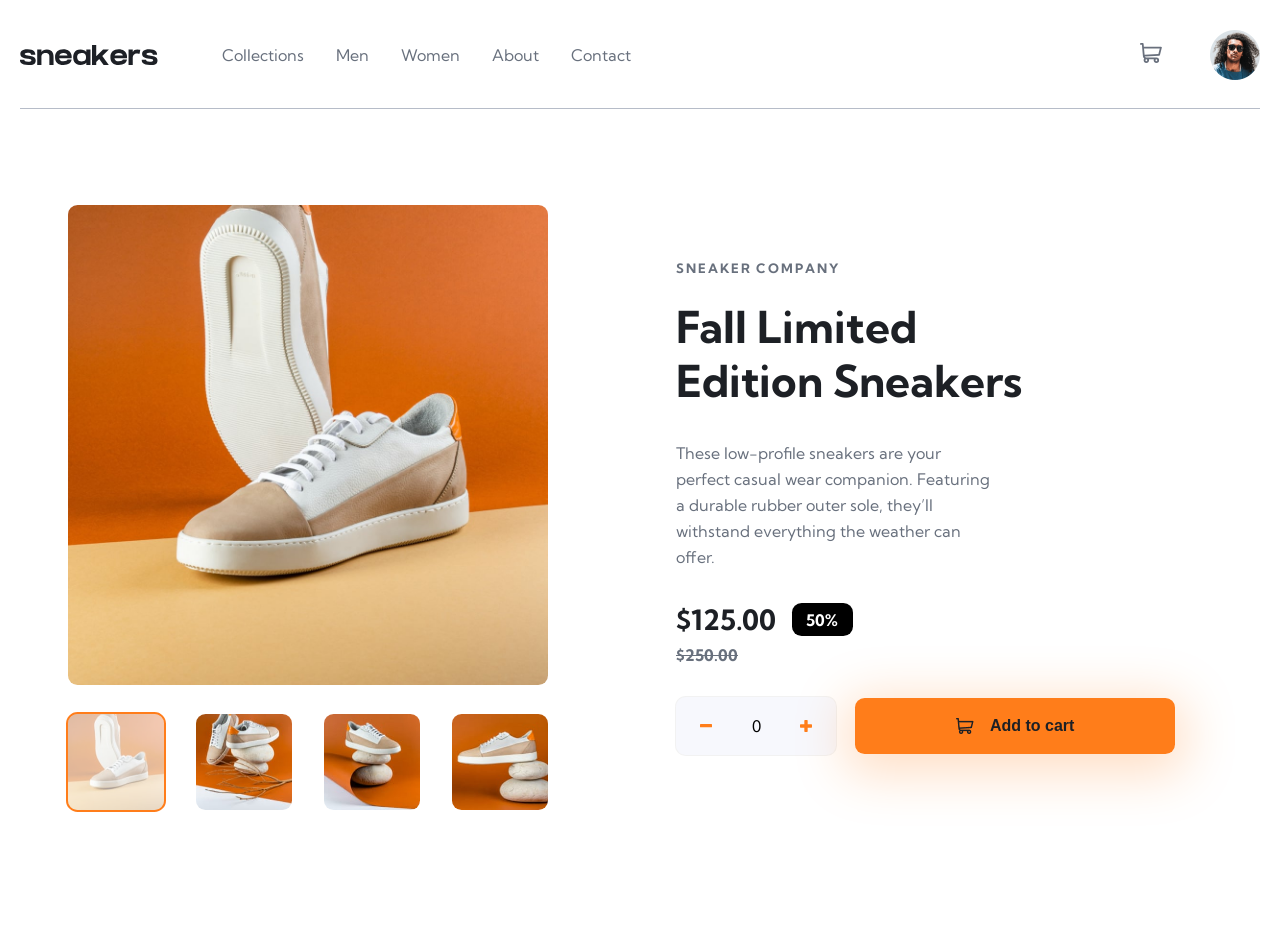
==== src/index.html @ 9096ccae "not finish" ====
<!DOCTYPE html>
<html lang="en">
<head>
  <meta charset="UTF-8">
  <meta name="viewport" content="width=device-width, initial-scale=1.0"> <!-- displays site properly based on user's device -->
  <link rel="icon" type="image/png" sizes="32x32" href="../images/favicon-32x32.png">
  <link rel="stylesheet" href="./ecommerce-product.css">
  <link rel="preconnect" href="https://fonts.googleapis.com">
  <link rel="preconnect" href="https://fonts.gstatic.com" crossorigin>
  <link href="https://fonts.googleapis.com/css2?family=Kumbh+Sans:wght,YOPQ@100..900,300&display=swap" rel="stylesheet">
  <title>Frontend Mentor | E-commerce product page</title>
</head>
<body>
    <main class="main-container-page">
      <header class="header">
        <div class="header-left">

          <button class="burger-menu">
            <img src="../images/icon-menu.svg" alt="Menu Icon" class="menu-icon">
          </button>

          <img 
            src="../images/logo.svg" 
            alt="Sneakers logo"
            class="header-logo"
          >

          <div class="overlay"></div>
      
          <nav class="navigation">
            <button class="close-menu">
              <img src="../images/icon-close.svg" alt="CloseMenu Icon" class="close-icon">
            </button>

            <ul class="navbar">
              <li><a href="#">Collections</a></li>
              <li><a href="#">Men</a></li>
              <li><a href="#">Women</a></li>
              <li><a href="#">About</a></li>
              <li><a href="#">Contact</a></li>
            </ul>
          </nav>
        </div>

        <div class="header-right">
          <button class="shopping-cart-btn">
            <img src="../images/icon-cart.svg" alt="Shopping Cart" class="cart">
          </button>

          <img 
            src="../images/image-avatar.png" 
            alt="User Profile" 
            class="avatar"
          >
        </div>
      </header>

      <section class="product-container">













        <!-- product gallery -->
        <div class="product-gallery">
          <figure class="main-image">
            <button class="slider-btn prev">
              <svg width="9" height="14" viewBox="0 0 9 14" fill="none" xmlns="http://www.w3.org/2000/svg">
                <path d="M1.06067 1.06067L6.77495 6.77495L1.06067 12.4892" stroke="#1D2026" stroke-width="3"/>
              </svg>
            </button>
            
            <img
              src="../images/image-product-1.jpg" 
              alt="Product One" 
              id="mainProductImage"
            >

            <button class="slider-btn next">
              <svg width="9" height="14" viewBox="0 0 9 14" fill="none" xmlns="http://www.w3.org/2000/svg">
                <path d="M1.06067 1.06067L6.77495 6.77495L1.06067 12.4892" stroke="#1D2026" stroke-width="3"/>
              </svg>
            </button>
          </figure>

          <!-- product thumbnail -->
          <div class="product-thumbnail">
            <button class="thumb active" data-image="../images/image-product-1.jpg">
              <img 
                src="../images/image-product-1-thumbnail.jpg" 
                alt="">
            </button>

            <button class="thumb" data-image="../images/image-product-2.jpg">
              <img 
                src="../images/image-product-2-thumbnail.jpg" 
                alt="">
            </button>

            <button class="thumb" data-image="../images/image-product-3.jpg">
              <img 
                src="../images/image-product-3-thumbnail.jpg" 
                alt="">
            </button>

            <button class="thumb" data-image="../images/image-product-4.jpg">
              <img 
                src="../images/image-product-4-thumbnail.jpg" 
                alt="">
            </button>
          </div>
        </div>

        <!-- lightbox -->
        <div class="lightbox" id="lightbox">
            <div class="lightbox-overlay">
                <button class="close-lightbox">
                  <svg width="20" height="20" viewBox="0 0 20 20" fill="none" xmlns="http://www.w3.org/2000/svg">
                    <path fill-rule="evenodd" clip-rule="evenodd" d="M20 2.85714L17.1429 0L10 7.14286L2.85714 0L0 2.85714L7.14286 10L0 17.1429L2.85714 20L10 12.8571L17.1429 20L20 17.1429L12.8571 10L20 2.85714Z" fill="white"/>
                  </svg>
                </button>

                <figure class="lightbox-image">
                    <button class="slider-btn-lightbox lightbox-prev">
                      <svg width="9" height="14" viewBox="0 0 9 14" fill="none" xmlns="http://www.w3.org/2000/svg">
                        <path d="M7.8356 1.06067L2.12132 6.77495L7.8356 12.4892" stroke="#1D2026" stroke-width="3"/>
                      </svg>
                    </button>

                    <img
                        src="../images/image-product-1.jpg"
                        alt="Product One"
                        id="lightboxMainImage"
                    >

                    <button class="slider-btn-lightbox lightbox-next">
                      <svg width="9" height="14" viewBox="0 0 9 14" fill="none" xmlns="http://www.w3.org/2000/svg">
                        <path d="M1.06067 1.06067L6.77495 6.77495L1.06067 12.4892" stroke="#1D2026" stroke-width="3"/>
                      </svg>
                    </button>
                </figure>
                <!-- product thumbnail -->
                <div class="product-thumbnail">
                  <button class="thumb active" data-image="../images/image-product-1.jpg">
                    <img 
                      src="../images/image-product-1-thumbnail.jpg" 
                      alt="">
                  </button>
    
                  <button class="thumb" data-image="../images/image-product-2.jpg">
                    <img 
                      src="../images/image-product-2-thumbnail.jpg" 
                      alt="">
                  </button>
    
                  <button class="thumb" data-image="../images/image-product-3.jpg">
                    <img 
                      src="../images/image-product-3-thumbnail.jpg" 
                      alt="">
                  </button>
    
                  <button class="thumb" data-image="../images/image-product-4.jpg">
                    <img 
                      src="../images/image-product-4-thumbnail.jpg" 
                      alt="">
                  </button>
                </div>
            </div>
        </div>
        
        <!-- product details -->
        <div class="product-details">
          <p class="sneaker-company">Sneaker Company</p>
          <h1 class="product-header">Fall Limited Edition Sneakers</h1>

          <p class="product-details-txt">
            These low-profile sneakers are your perfect casual wear companion. Featuring a 
            durable rubber outer sole, they’ll withstand everything the weather can offer.
          </p> 

          <div class="pricing">
            <p class="discounted-price">$125.00</p>
            <p class="discount-percentage">50%</p>
          </div>

          <p class="original-price">$250.00</p>

          <div class="purchase-controls">
            <div class="quantity-container">
              <img src="../images/icon-minus.svg" alt="">
              <span class="quantity-txt">0</span>
              <img src="../images/icon-plus.svg" alt="">
            </div>

            <button class="add-to-cart-btn">
              <img src="../images/cart-black.png" alt="">
              <p>Add to cart</p>
            </button>
          </div>
        </div>
      
      </section>
    </main>
  <script src="./ecommerce-product.js"></script>
</body>
</html>
---- src/ecommerce-product.css ----
* {
    padding: 0;
    margin: 0;
    scroll-behavior: smooth;
    box-sizing: border-box;
}

:root {
    --Orange: hsl(26, 100%, 55%);
    --Pale-orange: hsl(25, 100%, 94%);

    --Very-dark-blue: hsl(220, 13%, 13%);
    --Dark-grayish-blue: hsl(219, 9%, 45%);
    --Grayish-blue: hsl(220, 14%, 75%);
    --Light-grayish-blue: hsl(223, 64%, 98%);
    --White: hsl(0, 0%, 100%);
    --Black: hsl(0, 0%, 0%);

    --font-weight-400: 400;
    --font-weight-700: 700;

    --font-size-i: 1rem;
    --font-size-ii: 2.75rem;
    --font-size-iii: 1.75rem;
    --font-size-iv: 0.8125rem;

    --padding-ii: 2rem;
    --padding-i: 1.25rem;
}

body {
    display: flex;
    justify-content: center;
    padding: var(--padding-i);
    background-color: var(--White);
    font-family: "Kumbh Sans", sans-serif;
}

.main-container-page {
    width: 100%;
    max-width: 1400px;
}

header {
    display: flex;
    align-items: center;
    margin-top: 0.6rem;
    padding-bottom: 1.8rem;
    border-bottom: 1px solid var(--Grayish-blue);
    justify-content: space-between;
}

.header-left {
    gap: 4rem;
    display: flex;
    align-items: center;
}

.navbar {
    gap: 2rem;
    display: flex;
    list-style: none;
}

.header-right {
    gap: 3rem;
    display: flex;
    align-items: center;
}

a {
    text-decoration: none;
    font-size: var(--font-size-i);
    color: var(--Dark-grayish-blue);
    font-weight: var(--font-weight-400);
}

.shopping-cart-btn {
    border: none;
    cursor: pointer;
    background: none;
}

.avatar {
    object-fit: cover;
    width: clamp(30px, 5vw, 50px); 
}

.burger-menu,
.close-menu {
    display: none;
}

.overlay {
    position: fixed;
    top: 0;
    left: 0;
    width: 100%;
    height: 100vh;
    background: rgba(0, 0, 0, 0.75);
    opacity: 0;
    visibility: hidden;
    transition: 0.3s ease;
    z-index: 1;
}

.overlay.active {
    opacity: 1;
    visibility: visible;
}

.product-container {
    gap: 8rem;
    display: flex;
    margin: 6rem 3rem;
    align-items: center;
}

.product-gallery figure {
    width: 100%;
    max-width: none;
    margin: 0;
}

.product-gallery figure img {
    width: 100%;
    height: auto;
    cursor: pointer;
    display: block;
    max-width: 500px;
    border-radius: 0.6rem;
}

.slider-btn {
    display: none;
}

/* thumbnails */
.product-thumbnail {
    gap: 2rem;
    display: flex;
    margin-top: 1.8rem;
}

.product-thumbnail button {
    padding: 0;
    border: none;
    cursor: pointer;
    background: none;
}

.product-thumbnail img {
    width: 6rem;
    height: 6rem;
    display: block;
    object-fit: cover;
    border-radius: 0.6rem;
}

.product-thumbnail img:hover {
    opacity: 0.4;
}

.product-thumbnail button.active {
    border-radius: 0.6rem;
    outline: 2px solid var(--Orange);
}

.product-thumbnail button.active img {
    opacity: 0.4;
}

/* product-details */
.sneaker-company {
    letter-spacing: 0.12rem;
    text-transform: uppercase;
    font-size: var(--font-size-iv);
    color: var(--Dark-grayish-blue);
    font-weight: var(--font-weight-700);
}

.product-header {
    width: 70%;
    margin-top: 1.5rem;
    margin-bottom: 2rem;
    color: var(--Very-dark-blue);
    font-size: clamp(1.75rem, 5vw, 2.75rem);
}

.product-details-txt {
    width: 60%;
    line-height: 1.625;
    margin-bottom: 2rem;
    font-size: var(--font-size-i);
    color: var(--Dark-grayish-blue);
}

.pricing {
    gap: 1rem;
    display: flex;
    align-items: center;
}

.discounted-price {
    color: var(--Very-dark-blue);
    font-size: var(--font-size-iii);
    font-weight: var(--font-weight-700);
}

.discount-percentage {
    color: var(--White);
    border-radius: 0.6rem;
    padding: 0.4rem 0.9rem;
    background-color: var(--Black);
    font-weight: var(--font-weight-700);
}

.original-price {
    margin-top: 0.5rem;
    margin-bottom: 2rem;
    text-decoration: line-through;
    font-size: var(--font-size-i);
    color: var(--Dark-grayish-blue);
    font-weight: var(--font-weight-700);
}

.purchase-controls {
    gap: 1.2rem;
    display: flex;
    align-items: center;
}

.quantity-container {
    padding: 1.2rem 1.5rem;
    border-radius: 0.6rem;
    display: flex;
    align-items: center;
    justify-content: space-between;
    background-color: var(--Light-grayish-blue);
    width: 100%;
    max-width: 160px;
    box-shadow: rgba(0, 0, 0, 0.05) 0px 0px 0px 1px;
}

.quantity-container img {
    cursor: pointer;
}

.add-to-cart-btn {
    gap: 1rem;
    width: 100%;
    border: none;
    display: flex;
    cursor: pointer;
    max-width: 320px;
    align-items: center;
    border-radius: 0.6rem;
    padding: 1.2rem 1.5rem;
    justify-content: center;
    background-color: var(--Orange);
    box-shadow: 0px 10px 50px 10px rgba(255, 126, 27, 0.25);
}

.add-to-cart-btn p,
.add-to-cart-btn img {
    color: var(--Very-dark-blue);
    font-size: var(--font-size-i);
    font-weight: var(--font-weight-700);
}

.lightbox {
    inset: 0;
    display: none;
    z-index: 1000;
    position: fixed;
    background: rgba(0,0,0,.75);
}

.lightbox.show {
    display: block;
}

.lightbox-overlay {
    top: 50%;
    left: 50%;
    position: absolute;
    transform: translate(-50%, -50%);
}

.lightbox-image {
    position: relative;
}

.lightbox-image img {
    width: 500px;
    border-radius: 12px;
}

.close-lightbox {
    right: 0;
    border: none;
    top: -2.5rem;
    cursor: pointer;
    background: none;
    position: absolute;
    color: var(--White);
}

.slider-btn-lightbox {
    top: 50%;
    width: 3rem;
    height: 3rem;
    border: none;
    cursor: pointer;
    border-radius: 50%;
    position: absolute;
    background: var(--White);
    transform: translateY(-50%);
}

.lightbox-prev {
    left: -1.5rem;
}

.lightbox-next {
    right: -1.5rem;
}

@media (max-width: 1024px) {
    body {
        margin-left: 3rem;
        margin-right: 3rem;
    }

    .navigation {
        top: 0;
        z-index: 2;
        left: -265px;
        width: 265px;
        height: 100vh;
        position: fixed;
        padding: 1.5rem 1.5rem;
        transition: left 0.3s ease;
        background-color: var(--White);
    }

    .navigation.active {
        left: 0;
    }

    .navbar {
        display: flex;
        margin-top: 3rem;
        flex-direction: column;
    }
        
    .burger-menu,
    .close-menu {
        display: block;
        border: none;
        background: none;
    }

    header {
        margin-top: 0;
        border-bottom: 0;
    }

    .header-left {
        gap: 1rem;
    }

    .header-right {
        gap: 1rem;
    }

    li a {
        color: var(--Very-dark-blue);
        font-weight: var(--font-weight-700);
    }

    .product-container {
        margin: 0;
        gap: 2rem;
        flex-direction: column;
    }

    .product-gallery figure {
        width: 100%;
        max-width: none;
        aspect-ratio: 16 / 9;
    }

    .product-gallery figure img {
        width: 100%;
        height: 100%;
        max-width: none;
        object-fit: cover;
    }

    .product-thumbnail {
        display: none;
    }

    .quantity-container,
    .add-to-cart-btn {
        width: 100%;
        max-width: none;
    }

    .main-image {
        position: relative;
    }

    .slider-btn {
        display: flex;
        position: absolute;
        top: 50%;
        transform: translateY(-50%);
        width: 2.5rem;
        height: 2.5rem;
        border: none;
        border-radius: 50%;
        background: white;
        cursor: pointer;
        align-items: center;
        justify-content: center;
    }

    .prev {
        left: 1rem;
    }

    .next {
        right: 1rem;
    }
}

@media (max-width: 768px) {
    body {
        margin: 0;
    }

    .product-container {
        gap: 2rem;
    }

    .product-header,
    .product-details-txt {
        width: 100%;
    }

    .product-gallery figure {
        width: 100%;
        max-width: none;
        margin: 0;
    }

    .product-gallery figure img {
        display: block;
        width: 100vw;
        height: 100%;
        border-radius: 0;
        object-fit: cover;
    }
    
    .purchase-controls {
        flex-direction: column;
    }
}

@media (max-width: 486px) {
    .product-gallery figure img {
        display: block;
        width: 100vw;
        height: auto;
        max-height: 300px;
        border-radius: 0;
    }

    .quantity-container,
    .add-to-cart-btn {
        width: 100%;
        max-width: none;
    }

}
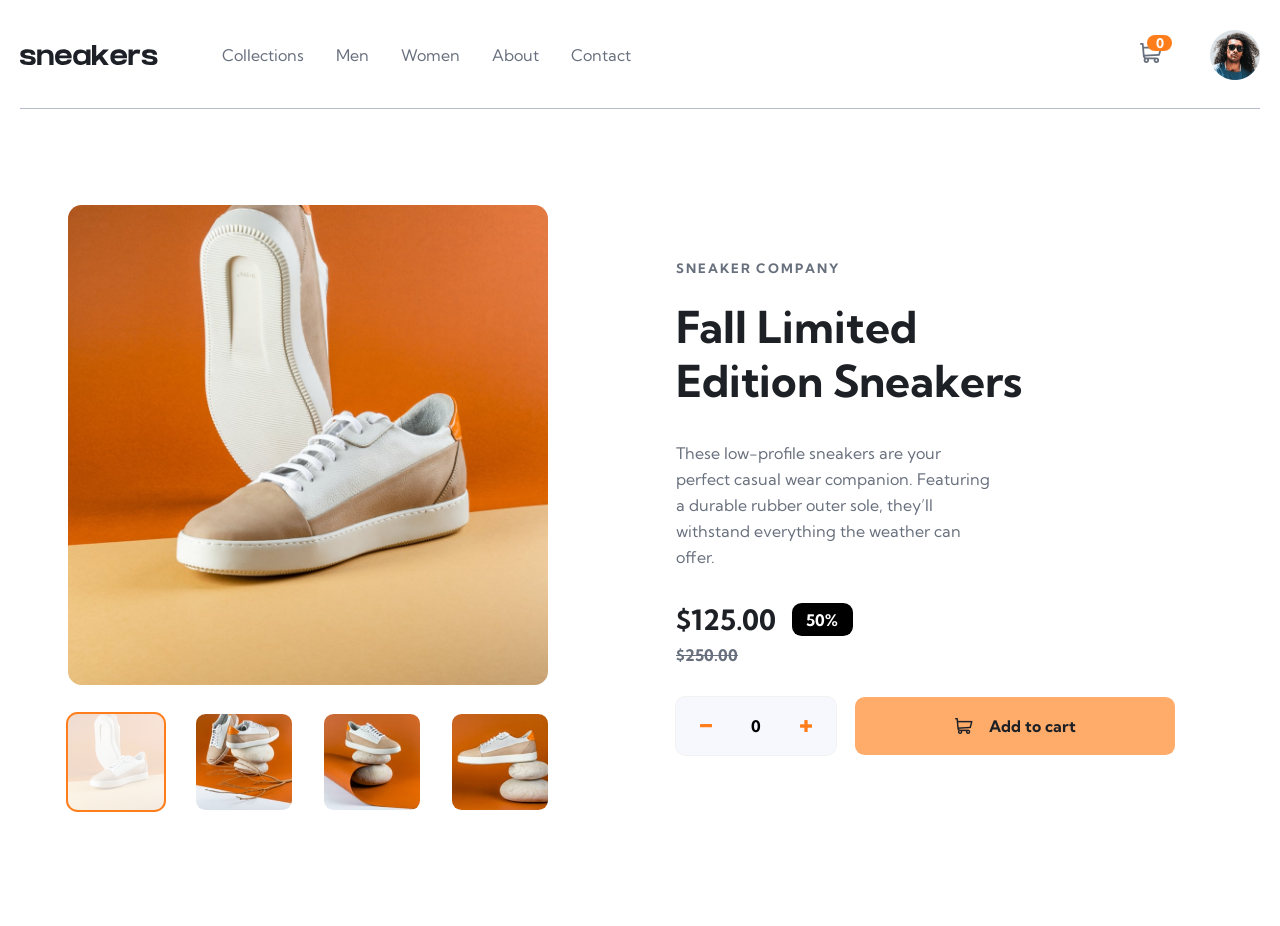
==== commit 9344f337: "second update" ====
--- a/src/index.html
+++ b/src/index.html
@@ -1,214 +1,196 @@
 <!DOCTYPE html>
 <html lang="en">
-<head>
-  <meta charset="UTF-8">
-  <meta name="viewport" content="width=device-width, initial-scale=1.0"> <!-- displays site properly based on user's device -->
-  <link rel="icon" type="image/png" sizes="32x32" href="../images/favicon-32x32.png">
-  <link rel="stylesheet" href="./ecommerce-product.css">
-  <link rel="preconnect" href="https://fonts.googleapis.com">
-  <link rel="preconnect" href="https://fonts.gstatic.com" crossorigin>
-  <link href="https://fonts.googleapis.com/css2?family=Kumbh+Sans:wght,YOPQ@100..900,300&display=swap" rel="stylesheet">
-  <title>Frontend Mentor | E-commerce product page</title>
-</head>
-<body>
-    <main class="main-container-page">
-      <header class="header">
-        <div class="header-left">
+    <head>
+        <meta charset="UTF-8">
+        <meta name="viewport" content="width=device-width, initial-scale=1.0">
+        <!-- displays site properly based on user's device -->
+        <link rel="icon" type="image/png" sizes="32x32" href="../images/favicon-32x32.png">
+        <link rel="stylesheet" href="./ecommerce-product.css">
+        <link rel="preconnect" href="https://fonts.googleapis.com">
+        <link rel="preconnect" href="https://fonts.gstatic.com" crossorigin>
+        <link href="https://fonts.googleapis.com/css2?family=Kumbh+Sans:wght,YOPQ@100..900,300&display=swap" rel="stylesheet">
+        <title>Frontend Mentor | E-commerce product page</title>
+    </head>
+    <body>
+        <main class="main-container-page">
+            <header class="header">
+                <div class="header-left">
+                    <button class="burger-menu">
+                    <img src="../images/icon-menu.svg" alt="Menu Icon" class="menu-icon">
+                    </button>
+                    <img 
+                        src="../images/logo.svg" 
+                        alt="Sneakers logo"
+                        class="header-logo"
+                        >
+                    <div class="overlay"></div>
+                    <nav class="navigation">
+                        <button class="close-menu">
+                        <img src="../images/icon-close.svg" alt="CloseMenu Icon" class="close-icon">
+                        </button>
+                        <ul class="navbar">
+                            <li><a href="#">Collections</a></li>
+                            <li><a href="#">Men</a></li>
+                            <li><a href="#">Women</a></li>
+                            <li><a href="#">About</a></li>
+                            <li><a href="#">Contact</a></li>
+                        </ul>
+                    </nav>
+                </div>
+                
+                <div class="header-right">
+                    <div class="cart-wrapper">
+                        <button class="shopping-cart-btn">
+                            <img src="../images/icon-cart.svg" alt="Shopping Cart" class="cart">
+                            <div class="cart-count">
+                                <span class="cart-quantity">0</span>
+                            </div>
+                        </button>
+                        <img 
+                            src="../images/image-avatar.png" 
+                            alt="User Profile" 
+                            class="avatar"
+                            >
+                    </div>
+                </div>
 
-          <button class="burger-menu">
-            <img src="../images/icon-menu.svg" alt="Menu Icon" class="menu-icon">
-          </button>
+                <div class="cart-basket" id="cartBasket">
+                    <p class="cart-text">Cart</p>
+                    
+                    <div class="cart-basket-item empty">
+                        <p class="cart-notice">Your cart is empty.</p>
+                    </div>
+                    
+                    <div class="checkout-btn">
+                        <button class="checkout empty">Checkout</button>
+                    </div>
+                </div>
+            </header>
 
-          <img 
-            src="../images/logo.svg" 
-            alt="Sneakers logo"
-            class="header-logo"
-          >
+            <section class="product-container">
+                <!-- product gallery -->
+                <div class="product-gallery">
+                    <figure class="main-image">
+                        <button class="slider-btn prev">
+                            <svg width="9" height="14" viewBox="0 0 9 14" fill="none" xmlns="http://www.w3.org/2000/svg">
+                                <path d="M1.06067 1.06067L6.77495 6.77495L1.06067 12.4892" stroke="#1D2026" stroke-width="3"/>
+                            </svg>
+                        </button>
+                        <img
+                            src="../images/image-product-1.jpg" 
+                            alt="Product One" 
+                            id="mainProductImage"
+                            >
+                        <button class="slider-btn next">
+                            <svg width="9" height="14" viewBox="0 0 9 14" fill="none" xmlns="http://www.w3.org/2000/svg">
+                                <path d="M1.06067 1.06067L6.77495 6.77495L1.06067 12.4892" stroke="#1D2026" stroke-width="3"/>
+                            </svg>
+                        </button>
+                    </figure>
 
-          <div class="overlay"></div>
-      
-          <nav class="navigation">
-            <button class="close-menu">
-              <img src="../images/icon-close.svg" alt="CloseMenu Icon" class="close-icon">
-            </button>
-
-            <ul class="navbar">
-              <li><a href="#">Collections</a></li>
-              <li><a href="#">Men</a></li>
-              <li><a href="#">Women</a></li>
-              <li><a href="#">About</a></li>
-              <li><a href="#">Contact</a></li>
-            </ul>
-          </nav>
-        </div>
-
-        <div class="header-right">
-          <button class="shopping-cart-btn">
-            <img src="../images/icon-cart.svg" alt="Shopping Cart" class="cart">
-          </button>
-
-          <img 
-            src="../images/image-avatar.png" 
-            alt="User Profile" 
-            class="avatar"
-          >
-        </div>
-      </header>
-
-      <section class="product-container">
-
-
-
-
-
-
-
-
-
-
-
-
-
-        <!-- product gallery -->
-        <div class="product-gallery">
-          <figure class="main-image">
-            <button class="slider-btn prev">
-              <svg width="9" height="14" viewBox="0 0 9 14" fill="none" xmlns="http://www.w3.org/2000/svg">
-                <path d="M1.06067 1.06067L6.77495 6.77495L1.06067 12.4892" stroke="#1D2026" stroke-width="3"/>
-              </svg>
-            </button>
-            
-            <img
-              src="../images/image-product-1.jpg" 
-              alt="Product One" 
-              id="mainProductImage"
-            >
-
-            <button class="slider-btn next">
-              <svg width="9" height="14" viewBox="0 0 9 14" fill="none" xmlns="http://www.w3.org/2000/svg">
-                <path d="M1.06067 1.06067L6.77495 6.77495L1.06067 12.4892" stroke="#1D2026" stroke-width="3"/>
-              </svg>
-            </button>
-          </figure>
-
-          <!-- product thumbnail -->
-          <div class="product-thumbnail">
-            <button class="thumb active" data-image="../images/image-product-1.jpg">
-              <img 
-                src="../images/image-product-1-thumbnail.jpg" 
-                alt="">
-            </button>
-
-            <button class="thumb" data-image="../images/image-product-2.jpg">
-              <img 
-                src="../images/image-product-2-thumbnail.jpg" 
-                alt="">
-            </button>
-
-            <button class="thumb" data-image="../images/image-product-3.jpg">
-              <img 
-                src="../images/image-product-3-thumbnail.jpg" 
-                alt="">
-            </button>
-
-            <button class="thumb" data-image="../images/image-product-4.jpg">
-              <img 
-                src="../images/image-product-4-thumbnail.jpg" 
-                alt="">
-            </button>
-          </div>
-        </div>
-
-        <!-- lightbox -->
-        <div class="lightbox" id="lightbox">
-            <div class="lightbox-overlay">
-                <button class="close-lightbox">
-                  <svg width="20" height="20" viewBox="0 0 20 20" fill="none" xmlns="http://www.w3.org/2000/svg">
-                    <path fill-rule="evenodd" clip-rule="evenodd" d="M20 2.85714L17.1429 0L10 7.14286L2.85714 0L0 2.85714L7.14286 10L0 17.1429L2.85714 20L10 12.8571L17.1429 20L20 17.1429L12.8571 10L20 2.85714Z" fill="white"/>
-                  </svg>
-                </button>
-
-                <figure class="lightbox-image">
-                    <button class="slider-btn-lightbox lightbox-prev">
-                      <svg width="9" height="14" viewBox="0 0 9 14" fill="none" xmlns="http://www.w3.org/2000/svg">
-                        <path d="M7.8356 1.06067L2.12132 6.77495L7.8356 12.4892" stroke="#1D2026" stroke-width="3"/>
-                      </svg>
-                    </button>
-
-                    <img
-                        src="../images/image-product-1.jpg"
-                        alt="Product One"
-                        id="lightboxMainImage"
-                    >
-
-                    <button class="slider-btn-lightbox lightbox-next">
-                      <svg width="9" height="14" viewBox="0 0 9 14" fill="none" xmlns="http://www.w3.org/2000/svg">
-                        <path d="M1.06067 1.06067L6.77495 6.77495L1.06067 12.4892" stroke="#1D2026" stroke-width="3"/>
-                      </svg>
-                    </button>
-                </figure>
-                <!-- product thumbnail -->
-                <div class="product-thumbnail">
-                  <button class="thumb active" data-image="../images/image-product-1.jpg">
-                    <img 
-                      src="../images/image-product-1-thumbnail.jpg" 
-                      alt="">
-                  </button>
-    
-                  <button class="thumb" data-image="../images/image-product-2.jpg">
-                    <img 
-                      src="../images/image-product-2-thumbnail.jpg" 
-                      alt="">
-                  </button>
-    
-                  <button class="thumb" data-image="../images/image-product-3.jpg">
-                    <img 
-                      src="../images/image-product-3-thumbnail.jpg" 
-                      alt="">
-                  </button>
-    
-                  <button class="thumb" data-image="../images/image-product-4.jpg">
-                    <img 
-                      src="../images/image-product-4-thumbnail.jpg" 
-                      alt="">
-                  </button>
+                    <!-- product thumbnail -->
+                    <div class="product-thumbnail">
+                        <button class="thumb active" data-image="../images/image-product-1.jpg">
+                        <img 
+                            src="../images/image-product-1-thumbnail.jpg" 
+                            alt="">
+                        </button>
+                        <button class="thumb" data-image="../images/image-product-2.jpg">
+                        <img 
+                            src="../images/image-product-2-thumbnail.jpg" 
+                            alt="">
+                        </button>
+                        <button class="thumb" data-image="../images/image-product-3.jpg">
+                        <img 
+                            src="../images/image-product-3-thumbnail.jpg" 
+                            alt="">
+                        </button>
+                        <button class="thumb" data-image="../images/image-product-4.jpg">
+                        <img 
+                            src="../images/image-product-4-thumbnail.jpg" 
+                            alt="">
+                        </button>
+                    </div>
                 </div>
-            </div>
-        </div>
-        
-        <!-- product details -->
-        <div class="product-details">
-          <p class="sneaker-company">Sneaker Company</p>
-          <h1 class="product-header">Fall Limited Edition Sneakers</h1>
-
-          <p class="product-details-txt">
-            These low-profile sneakers are your perfect casual wear companion. Featuring a 
-            durable rubber outer sole, they’ll withstand everything the weather can offer.
-          </p> 
-
-          <div class="pricing">
-            <p class="discounted-price">$125.00</p>
-            <p class="discount-percentage">50%</p>
-          </div>
-
-          <p class="original-price">$250.00</p>
-
-          <div class="purchase-controls">
-            <div class="quantity-container">
-              <img src="../images/icon-minus.svg" alt="">
-              <span class="quantity-txt">0</span>
-              <img src="../images/icon-plus.svg" alt="">
-            </div>
-
-            <button class="add-to-cart-btn">
-              <img src="../images/cart-black.png" alt="">
-              <p>Add to cart</p>
-            </button>
-          </div>
-        </div>
-      
-      </section>
-    </main>
-  <script src="./ecommerce-product.js"></script>
-</body>
+                
+                <!-- lightbox -->
+                <div class="lightbox" id="lightbox">
+                    <div class="lightbox-overlay">
+                        <button class="close-lightbox">
+                            <svg width="20" height="20" viewBox="0 0 20 20" fill="none" xmlns="http://www.w3.org/2000/svg">
+                                <path fill-rule="evenodd" clip-rule="evenodd" d="M20 2.85714L17.1429 0L10 7.14286L2.85714 0L0 2.85714L7.14286 10L0 17.1429L2.85714 20L10 12.8571L17.1429 20L20 17.1429L12.8571 10L20 2.85714Z" fill="white"/>
+                            </svg>
+                        </button>
+                        <figure class="lightbox-image">
+                            <button class="slider-btn-lightbox lightbox-prev">
+                                <svg width="9" height="14" viewBox="0 0 9 14" fill="none" xmlns="http://www.w3.org/2000/svg">
+                                    <path d="M7.8356 1.06067L2.12132 6.77495L7.8356 12.4892" stroke="#1D2026" stroke-width="3"/>
+                                </svg>
+                            </button>
+                            <img
+                                src="../images/image-product-1.jpg"
+                                alt="Product One"
+                                id="lightboxMainImage"
+                                >
+                            <button class="slider-btn-lightbox lightbox-next">
+                                <svg width="9" height="14" viewBox="0 0 9 14" fill="none" xmlns="http://www.w3.org/2000/svg">
+                                    <path d="M1.06067 1.06067L6.77495 6.77495L1.06067 12.4892" stroke="#1D2026" stroke-width="3"/>
+                                </svg>
+                            </button>
+                        </figure>
+                        <!-- product thumbnail -->
+                        <div class="product-thumbnail">
+                            <button class="thumb active" data-image="../images/image-product-1.jpg">
+                            <img 
+                                src="../images/image-product-1-thumbnail.jpg" 
+                                alt="">
+                            </button>
+                            <button class="thumb" data-image="../images/image-product-2.jpg">
+                            <img 
+                                src="../images/image-product-2-thumbnail.jpg" 
+                                alt="">
+                            </button>
+                            <button class="thumb" data-image="../images/image-product-3.jpg">
+                            <img 
+                                src="../images/image-product-3-thumbnail.jpg" 
+                                alt="">
+                            </button>
+                            <button class="thumb" data-image="../images/image-product-4.jpg">
+                            <img 
+                                src="../images/image-product-4-thumbnail.jpg" 
+                                alt="">
+                            </button>
+                        </div>
+                    </div>
+                </div>
+                
+                <!-- product details -->
+                <div class="product-details">
+                    <p class="sneaker-company">Sneaker Company</p>
+                    <h1 class="product-header">Fall Limited Edition Sneakers</h1>
+                    <p class="product-details-txt">
+                        These low-profile sneakers are your perfect casual wear companion. Featuring a 
+                        durable rubber outer sole, they’ll withstand everything the weather can offer.
+                    </p>
+                    <div class="pricing">
+                        <p class="discounted-price">$125.00</p>
+                        <p class="discount-percentage">50%</p>
+                    </div>
+                    <p class="original-price">$250.00</p>
+                    <div class="purchase-controls">
+                        <div class="quantity-container">
+                            <img src="../images/icon-minus.svg" alt="" class="minus">
+                                <span class="quantity-count">0</span>
+                            <img src="../images/icon-plus.svg" alt="" class="plus">
+                        </div>
+                        <button type="button" class="add-to-cart-btn">
+                            <img src="../images/cart-black.png" alt="">
+                            <p>Add to cart</p>
+                        </button>
+                    </div>
+                </div>
+            </section>
+        </main>
+        <script src="./ecommerce-product.js"></script>
+    </body>
 </html>
--- a/src/ecommerce-product.css
+++ b/src/ecommerce-product.css
@@ -3,10 +3,12 @@
     margin: 0;
     scroll-behavior: smooth;
     box-sizing: border-box;
+    font-family: "Kumbh Sans", sans-serif;
 }
 
 :root {
     --Orange: hsl(26, 100%, 55%);
+    --Orange-ii: #FFAB6A;
     --Pale-orange: hsl(25, 100%, 94%);
 
     --Very-dark-blue: hsl(220, 13%, 13%);
@@ -33,7 +35,6 @@
     justify-content: center;
     padding: var(--padding-i);
     background-color: var(--White);
-    font-family: "Kumbh Sans", sans-serif;
 }
 
 .main-container-page {
@@ -43,6 +44,7 @@
 
 header {
     display: flex;
+    position: relative;
     align-items: center;
     margin-top: 0.6rem;
     padding-bottom: 1.8rem;
@@ -62,28 +64,172 @@
     list-style: none;
 }
 
-.header-right {
-    gap: 3rem;
-    display: flex;
-    align-items: center;
-}
-
 a {
+    position: relative;
     text-decoration: none;
+    padding-bottom: 2.8rem;
     font-size: var(--font-size-i);
     color: var(--Dark-grayish-blue);
     font-weight: var(--font-weight-400);
 }
 
+a::after {
+    content: "";
+    position: absolute;
+    left: 0;
+    bottom: 0;
+    height: 4px;
+    width: 0%;
+    transition: width 0.3s ease;
+    background-color: var(--Orange);
+}
+
+a:hover::after {
+    width: 100%;
+    animation: heartbeat116 1.5s ease-in-out 0.3s infinite;
+}
+
+/* CART BASKET */
+.cart-basket {
+    top: 4rem;
+    gap: 0.5rem;
+    width: 100%;
+    right: -4rem;
+    z-index: 999;
+    height: auto;
+    display: none;
+    max-width: 22.75rem;
+    min-height: 12.5rem;
+    position: absolute;
+    border-radius: 0.8rem;
+    flex-direction: column;
+    align-items: flex-start;
+    background: var(--White);
+    padding: 1.5rem 0 1.5rem 0;
+    box-shadow: rgba(100, 100, 111, 0.2) 0px 7px 29px 0px;
+}
+
+.cart-basket.show {
+    display: block;
+}
+
+.cart-basket-item {
+    height: 11vh;
+    display: flex;
+    align-items: center;
+    flex-direction: column;
+    justify-content: center;
+}
+
+.cart-text {
+    padding-left: 0.8rem;
+    padding-bottom: 1.4rem;
+    font-size: var(--font-size-i);
+    font-weight: var(--font-weight-700);
+    border-bottom: 1px solid var(--Grayish-blue);
+}
+
+.cart-notice {
+    padding-top: 1rem;
+    text-align: center;
+    color: var(--Dark-grayish-blue);
+    font-weight: var(--font-weight-700);
+}
+
+.cart-basket .cart-item {
+    gap: 1rem;
+    display: flex;
+    align-items: center;
+    justify-content: center;
+}
+
+.cart-basket .cart-basket-item img {
+    width: 3.125rem;
+    height: 3.125rem;
+    object-fit: cover;
+    border-radius: 0.4rem;   
+}
+
+.cart-wrapper {
+    gap: 3rem;
+    display: flex;
+    position: relative;
+    align-items: center;
+}
+
+.cart-count {
+    top: -8px;
+    right: -10px;
+    display: flex;
+    cursor: pointer;
+    min-height: 0.5rem;
+    position: absolute;
+    align-items: center;
+    color: var(--White);
+    min-width: 1.5625rem;
+    border-radius: 0.625rem;
+    justify-content: center;
+    background-color: var(--Orange);
+    font-weight: var(--font-weight-700);
+}
+
 .shopping-cart-btn {
     border: none;
     cursor: pointer;
     background: none;
+    position: relative;
+}
+
+.cart-basket-item.empty .cart-item {
+    display: none;
+}
+
+.checkout.empty {
+    display: none;
+}
+
+.cart-basket-item:not(.empty) .cart-notice {
+    display: none;
+}
+
+.checkout-btn {
+    display: flex;
+    align-items: center;
+    justify-content: center;
+}
+
+.checkout {
+    width: 90%;
+    border: none;
+    cursor: pointer;
+    padding: 1rem 1rem;
+    border-radius: 0.6rem;
+    font-size: var(--font-size-i);
+    background-color: var(--Orange);
+    font-weight: var(--font-weight-700);
+    font-family: "Kumbh Sans", sans-serif;
+}
+
+.delete-item {
+    border: none;
+    cursor: pointer;
+    background: none;
+}
+
+.item-details p,
+.item-details-txt {
+    margin-bottom: 0.4rem;
+    color: var(--Dark-grayish-blue);
+}
+
+.total-price {
+    color: var(--Black);
+    font-weight: var(--font-weight-700);
 }
 
 .avatar {
     object-fit: cover;
-    width: clamp(30px, 5vw, 50px); 
+    width: clamp(1.875rem, 5vw, 50px); 
 }
 
 .burger-menu,
@@ -128,7 +274,7 @@
     cursor: pointer;
     display: block;
     max-width: 500px;
-    border-radius: 0.6rem;
+    border-radius: 0.85rem;
 }
 
 .slider-btn {
@@ -146,7 +292,8 @@
     padding: 0;
     border: none;
     cursor: pointer;
-    background: none;
+    border-radius: 0.6rem;
+    background: var(--White);
 }
 
 .product-thumbnail img {
@@ -167,7 +314,7 @@
 }
 
 .product-thumbnail button.active img {
-    opacity: 0.4;
+    opacity: 0.2;
 }
 
 /* product-details */
@@ -246,6 +393,10 @@
     cursor: pointer;
 }
 
+.quantity-count {
+    font-weight: var(--font-weight-700);
+}
+
 .add-to-cart-btn {
     gap: 1rem;
     width: 100%;
@@ -257,8 +408,18 @@
     border-radius: 0.6rem;
     padding: 1.2rem 1.5rem;
     justify-content: center;
+    transition: all ease 0.3s;
     background-color: var(--Orange);
     box-shadow: 0px 10px 50px 10px rgba(255, 126, 27, 0.25);
+}
+
+.add-to-cart-btn:disabled {
+    box-shadow: none;
+}
+
+.add-to-cart-btn:disabled,
+.add-to-cart-btn:hover {
+    background-color: var(--Orange-ii);
 }
 
 .add-to-cart-btn p,
@@ -268,6 +429,7 @@
     font-weight: var(--font-weight-700);
 }
 
+/* LIGHTBOX */
 .lightbox {
     inset: 0;
     display: none;
@@ -292,8 +454,8 @@
 }
 
 .lightbox-image img {
-    width: 500px;
-    border-radius: 12px;
+    width: 31.25rem;
+    border-radius: 0.75rem;
 }
 
 .close-lightbox {
@@ -304,6 +466,15 @@
     background: none;
     position: absolute;
     color: var(--White);
+}
+
+.close-lightbox svg {
+    width: 0.8rem;
+    transition: all ease 0.3s;
+}
+
+.close-lightbox svg:hover path {
+    fill: var(--Orange);
 }
 
 .slider-btn-lightbox {
@@ -313,9 +484,9 @@
     border: none;
     cursor: pointer;
     border-radius: 50%;
-    position: absolute;
+    transform: translateY(-50%);
+    position: absolute;   
     background: var(--White);
-    transform: translateY(-50%);
 }
 
 .lightbox-prev {
@@ -335,8 +506,8 @@
     .navigation {
         top: 0;
         z-index: 2;
-        left: -265px;
-        width: 265px;
+        left: -16.5625rem;
+        width: 16.5625rem;
         height: 100vh;
         position: fixed;
         padding: 1.5rem 1.5rem;
@@ -421,9 +592,9 @@
         height: 2.5rem;
         border: none;
         border-radius: 50%;
-        background: white;
         cursor: pointer;
         align-items: center;
+        background: var(--White);
         justify-content: center;
     }
 
@@ -434,13 +605,18 @@
     .next {
         right: 1rem;
     }
+
+    .cart-basket {
+        right: 0;
+    }
+
+    .lightbox,
+    .lightbox.show {
+        display: none;
+    }
 }
 
 @media (max-width: 768px) {
-    body {
-        margin: 0;
-    }
-
     .product-container {
         gap: 2rem;
     }
@@ -458,23 +634,27 @@
 
     .product-gallery figure img {
         display: block;
-        width: 100vw;
         height: 100%;
-        border-radius: 0;
         object-fit: cover;
     }
-    
+}
+
+@media (max-width: 640px) {
     .purchase-controls {
         flex-direction: column;
     }
 }
 
 @media (max-width: 486px) {
+    body {
+        margin: 0;
+    }
+
     .product-gallery figure img {
         display: block;
         width: 100vw;
         height: auto;
-        max-height: 300px;
+        max-height: 18.75rem;
         border-radius: 0;
     }
 
@@ -484,4 +664,11 @@
         max-width: none;
     }
 
-}   +    .cart-basket {
+        width: 100%;
+    }
+
+    .cart-wrapper {
+        gap: 2rem;
+    }
+}
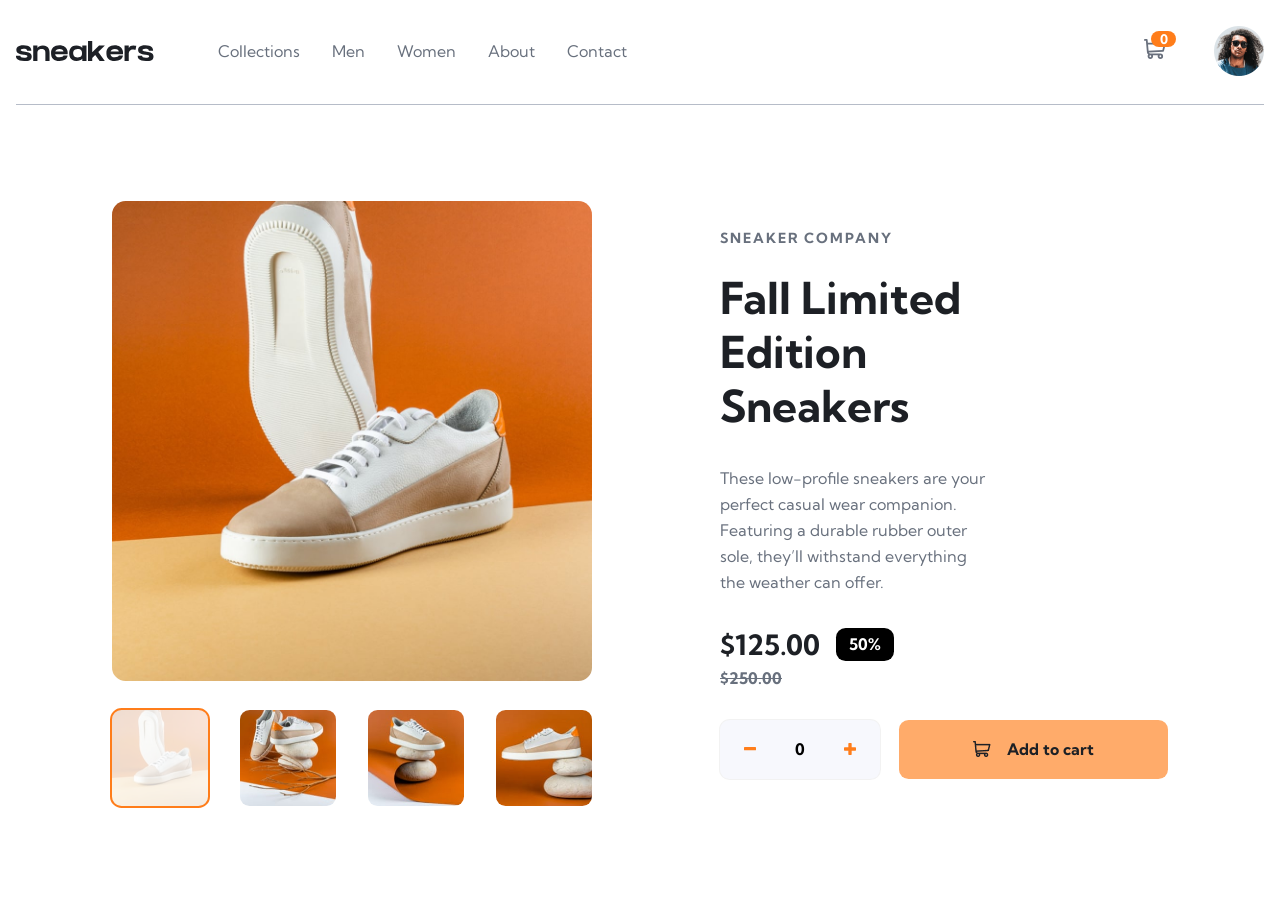
==== commit 1d5078c1: "final update" ====
--- a/src/index.html
+++ b/src/index.html
@@ -37,7 +37,6 @@
                         </ul>
                     </nav>
                 </div>
-                
                 <div class="header-right">
                     <div class="cart-wrapper">
                         <button class="shopping-cart-btn">
@@ -53,27 +52,23 @@
                             >
                     </div>
                 </div>
-
                 <div class="cart-basket" id="cartBasket">
                     <p class="cart-text">Cart</p>
-                    
                     <div class="cart-basket-item empty">
                         <p class="cart-notice">Your cart is empty.</p>
                     </div>
-                    
                     <div class="checkout-btn">
                         <button class="checkout empty">Checkout</button>
                     </div>
                 </div>
             </header>
-
             <section class="product-container">
                 <!-- product gallery -->
                 <div class="product-gallery">
                     <figure class="main-image">
                         <button class="slider-btn prev">
                             <svg width="9" height="14" viewBox="0 0 9 14" fill="none" xmlns="http://www.w3.org/2000/svg">
-                                <path d="M1.06067 1.06067L6.77495 6.77495L1.06067 12.4892" stroke="#1D2026" stroke-width="3"/>
+                                <path d="M7.8356 1.06067L2.12132 6.77495L7.8356 12.4892" stroke="#1D2026" stroke-width="3"/>
                             </svg>
                         </button>
                         <img
@@ -87,7 +82,6 @@
                             </svg>
                         </button>
                     </figure>
-
                     <!-- product thumbnail -->
                     <div class="product-thumbnail">
                         <button class="thumb active" data-image="../images/image-product-1.jpg">
@@ -112,7 +106,6 @@
                         </button>
                     </div>
                 </div>
-                
                 <!-- lightbox -->
                 <div class="lightbox" id="lightbox">
                     <div class="lightbox-overlay">
@@ -163,7 +156,6 @@
                         </div>
                     </div>
                 </div>
-                
                 <!-- product details -->
                 <div class="product-details">
                     <p class="sneaker-company">Sneaker Company</p>
@@ -180,7 +172,7 @@
                     <div class="purchase-controls">
                         <div class="quantity-container">
                             <img src="../images/icon-minus.svg" alt="" class="minus">
-                                <span class="quantity-count">0</span>
+                            <span class="quantity-count">0</span>
                             <img src="../images/icon-plus.svg" alt="" class="plus">
                         </div>
                         <button type="button" class="add-to-cart-btn">
--- a/src/ecommerce-product.css
+++ b/src/ecommerce-product.css
@@ -1,496 +1,515 @@
 * {
-    padding: 0;
-    margin: 0;
-    scroll-behavior: smooth;
-    box-sizing: border-box;
-    font-family: "Kumbh Sans", sans-serif;
+	padding: 0;
+	margin: 0;
+	scroll-behavior: smooth;
+	box-sizing: border-box;
+	font-family: "Kumbh Sans", sans-serif;
 }
 
 :root {
-    --Orange: hsl(26, 100%, 55%);
-    --Orange-ii: #FFAB6A;
-    --Pale-orange: hsl(25, 100%, 94%);
-
-    --Very-dark-blue: hsl(220, 13%, 13%);
-    --Dark-grayish-blue: hsl(219, 9%, 45%);
-    --Grayish-blue: hsl(220, 14%, 75%);
-    --Light-grayish-blue: hsl(223, 64%, 98%);
-    --White: hsl(0, 0%, 100%);
-    --Black: hsl(0, 0%, 0%);
-
-    --font-weight-400: 400;
-    --font-weight-700: 700;
-
-    --font-size-i: 1rem;
-    --font-size-ii: 2.75rem;
-    --font-size-iii: 1.75rem;
-    --font-size-iv: 0.8125rem;
-
-    --padding-ii: 2rem;
-    --padding-i: 1.25rem;
-}
-
-body {
-    display: flex;
-    justify-content: center;
-    padding: var(--padding-i);
-    background-color: var(--White);
+	--Orange: hsl(26, 100%, 55%);
+	--Orange-ii: #FFAB6A;
+	--Pale-orange: hsl(25, 100%, 94%);
+
+	--Very-dark-blue: hsl(220, 13%, 13%);
+	--Dark-grayish-blue: hsl(219, 9%, 45%);
+	--Grayish-blue: hsl(220, 14%, 75%);
+	--Light-grayish-blue: hsl(223, 64%, 98%);
+	--White: hsl(0, 0%, 100%);
+	--Black: hsl(0, 0%, 0%);
+
+	--fw-regular: 400;
+	--fw-bold: 700;
+
+	--fs-xs: 0.75rem;
+	--fs-sm: 0.875rem;
+	--fs-base: 1rem;
+	--fs-md: 1.25rem;
+	--fs-lg: 1.75rem;
+	--fs-xl: 2.75rem;
+
+	--fs-heading: clamp(1.75rem, 5vw, 2.75rem);
+
+	--padding-sm: 1.25rem;
+	--padding-md: 2rem;
+
+	--space-xs: 0.4rem;
+	--space-sm: 0.8rem;
+	--space-md: 1rem;
+	--space-lg: 1.2rem;
+	--space-xl: 1.4rem;
+	--space-2xl: 1.5rem; 
+	--space-3xl: 1.8rem;
+	--space-4xl: 2.8rem;
+}
+
+body  {
+	display: flex;
+	justify-content: center;
+	background-color: var(--White);
 }
 
 .main-container-page {
-    width: 100%;
-    max-width: 1400px;
+	width: 100%;
+	max-width: 1400px;
+    margin: 0 auto;
+    padding: var(--space-md);
 }
 
 header {
-    display: flex;
-    position: relative;
-    align-items: center;
-    margin-top: 0.6rem;
-    padding-bottom: 1.8rem;
-    border-bottom: 1px solid var(--Grayish-blue);
-    justify-content: space-between;
+	display: flex;
+	position: relative;
+	align-items: center;
+	margin-top: 0.6rem;
+	padding-bottom: var(--space-3xl);
+	border-bottom: 1px solid var(--Grayish-blue);
+	justify-content: space-between;
 }
 
 .header-left {
-    gap: 4rem;
-    display: flex;
-    align-items: center;
+	gap: 4rem;
+	display: flex;
+	align-items: center;
 }
 
 .navbar {
-    gap: 2rem;
-    display: flex;
-    list-style: none;
+	gap: 2rem;
+	display: flex;
+	list-style: none;
 }
 
 a {
-    position: relative;
-    text-decoration: none;
-    padding-bottom: 2.8rem;
-    font-size: var(--font-size-i);
-    color: var(--Dark-grayish-blue);
-    font-weight: var(--font-weight-400);
+	position: relative;
+	text-decoration: none;
+	padding-bottom: 2.8rem;
+	font-size: var(--fs-base);
+	color: var(--Dark-grayish-blue);
+	font-weight: var(--fw-regular);
 }
 
 a::after {
-    content: "";
-    position: absolute;
-    left: 0;
-    bottom: 0;
-    height: 4px;
-    width: 0%;
-    transition: width 0.3s ease;
-    background-color: var(--Orange);
+	content: "";
+	position: absolute;
+	left: 0;
+	bottom: 0;
+	height: 4px;
+	width: 0%;
+	transition: width 0.3s ease;
+	background-color: var(--Orange);
 }
 
 a:hover::after {
-    width: 100%;
-    animation: heartbeat116 1.5s ease-in-out 0.3s infinite;
+	width: 100%;
+	animation: heartbeat116 1.5s ease-in-out 0.3s infinite;
 }
 
 /* CART BASKET */
 .cart-basket {
-    top: 4rem;
-    gap: 0.5rem;
-    width: 100%;
-    right: -4rem;
-    z-index: 999;
-    height: auto;
-    display: none;
-    max-width: 22.75rem;
-    min-height: 12.5rem;
-    position: absolute;
-    border-radius: 0.8rem;
-    flex-direction: column;
-    align-items: flex-start;
-    background: var(--White);
-    padding: 1.5rem 0 1.5rem 0;
-    box-shadow: rgba(100, 100, 111, 0.2) 0px 7px 29px 0px;
+	top: 4rem;
+	width: calc(100% - 0.5rem);
+	right: -4rem;
+	z-index: 1000;
+	height: auto;
+	display: none;
+	max-width: 22.75rem;
+	min-height: 12.5rem;
+	position: absolute;
+	flex-direction: column;
+	align-items: stretch;
+	background: var(--White);
+    justify-content: center;
+	border-radius: var(--space-sm);
+	padding: var(--space-2xl) 0 var(--space-2xl) 0;
+	box-shadow: rgba(100, 100, 111, 0.2) 0px 7px 29px 0px;
 }
 
 .cart-basket.show {
-    display: block;
+	display: block;
 }
 
 .cart-basket-item {
-    height: 11vh;
+	height: 11vh;
+	display: flex;
+	align-items: center;
+	flex-direction: column;
+	justify-content: center;
+}
+
+.cart-text {
+    padding-bottom: 1.4rem;
+	font-size: var(--fs-base);
+	font-weight: var(--fw-bold);
+	padding-left: var(--space-sm);
+	border-bottom: 1px solid var(--Grayish-blue);
+}
+
+.cart-notice {
+    text-align: center;
+	font-weight: var(--fw-bold);
+	padding-top: var(--space-md);
+	color: var(--Dark-grayish-blue);
+}
+
+.cart-basket .cart-item {
+    gap: var(--space-lg);
     display: flex;
-    align-items: center;
-    flex-direction: column;
-    justify-content: center;
-}
-
-.cart-text {
-    padding-left: 0.8rem;
-    padding-bottom: 1.4rem;
-    font-size: var(--font-size-i);
-    font-weight: var(--font-weight-700);
-    border-bottom: 1px solid var(--Grayish-blue);
-}
-
-.cart-notice {
-    padding-top: 1rem;
-    text-align: center;
-    color: var(--Dark-grayish-blue);
-    font-weight: var(--font-weight-700);
-}
-
-.cart-basket .cart-item {
-    gap: 1rem;
-    display: flex;
-    align-items: center;
-    justify-content: center;
+	align-items: center;
+	justify-content: center;
 }
 
 .cart-basket .cart-basket-item img {
-    width: 3.125rem;
-    height: 3.125rem;
-    object-fit: cover;
-    border-radius: 0.4rem;   
+	width: 3.125rem;
+	height: 3.125rem;
+	object-fit: cover;
+	border-radius: var(--space-xs);
 }
 
 .cart-wrapper {
-    gap: 3rem;
-    display: flex;
-    position: relative;
-    align-items: center;
+	gap: 3rem;
+	display: flex;
+	position: relative;
+	align-items: center;
 }
 
 .cart-count {
-    top: -8px;
-    right: -10px;
-    display: flex;
-    cursor: pointer;
-    min-height: 0.5rem;
-    position: absolute;
-    align-items: center;
-    color: var(--White);
-    min-width: 1.5625rem;
-    border-radius: 0.625rem;
-    justify-content: center;
-    background-color: var(--Orange);
-    font-weight: var(--font-weight-700);
+	top: -8px;
+	right: -10px;
+	display: flex;
+	cursor: pointer;
+	min-height: 0.5rem;
+	position: absolute;
+	align-items: center;
+	color: var(--White);
+	min-width: 1.5625rem;
+	border-radius: 0.625rem;
+	justify-content: center;
+	background-color: var(--Orange);
+	font-weight: var(--fw-bold);
 }
 
 .shopping-cart-btn {
-    border: none;
-    cursor: pointer;
-    background: none;
-    position: relative;
+	border: none;
+	cursor: pointer;
+	background: none;
+	position: relative;
 }
 
 .cart-basket-item.empty .cart-item {
-    display: none;
+	display: none;
 }
 
 .checkout.empty {
-    display: none;
+	display: none;
 }
 
 .cart-basket-item:not(.empty) .cart-notice {
-    display: none;
+	display: none;
 }
 
 .checkout-btn {
-    display: flex;
-    align-items: center;
-    justify-content: center;
+	display: flex;
+	align-items: center;
+	justify-content: center;
 }
 
 .checkout {
-    width: 90%;
-    border: none;
-    cursor: pointer;
-    padding: 1rem 1rem;
-    border-radius: 0.6rem;
-    font-size: var(--font-size-i);
-    background-color: var(--Orange);
-    font-weight: var(--font-weight-700);
-    font-family: "Kumbh Sans", sans-serif;
+	width: 90%;
+	border: none;
+	cursor: pointer;
+	border-radius: 0.6rem;
+	font-size: var(--fs-base);
+	font-weight: var(--fw-bold);
+	background-color: var(--Orange);
+	padding: var(--space-md) var(--space-md);
 }
 
 .delete-item {
-    border: none;
-    cursor: pointer;
-    background: none;
+	border: none;
+	cursor: pointer;
+	background: none;
 }
 
 .item-details p,
 .item-details-txt {
-    margin-bottom: 0.4rem;
-    color: var(--Dark-grayish-blue);
+	margin-bottom: var(--space-xs);
+	color: var(--Dark-grayish-blue);
 }
 
 .total-price {
-    color: var(--Black);
-    font-weight: var(--font-weight-700);
+	color: var(--Black);
+	font-weight: var(--fw-bold);
 }
 
 .avatar {
-    object-fit: cover;
-    width: clamp(1.875rem, 5vw, 50px); 
+    cursor: pointer;
+	object-fit: cover;
+	width: clamp(1.875rem, 5vw, 50px);
+}
+
+.avatar:hover {
+    border-radius: 50%;
+    border: 2px solid var(--Orange);
 }
 
 .burger-menu,
 .close-menu {
-    display: none;
+	display: none;
 }
 
 .overlay {
-    position: fixed;
-    top: 0;
-    left: 0;
-    width: 100%;
-    height: 100vh;
-    background: rgba(0, 0, 0, 0.75);
-    opacity: 0;
-    visibility: hidden;
-    transition: 0.3s ease;
-    z-index: 1;
+	position: fixed;
+	top: 0;
+	left: 0;
+	width: 100%;
+	height: 100vh;
+	background: rgba(0, 0, 0, 0.75);
+	opacity: 0;
+	visibility: hidden;
+	transition: 0.3s ease;
+	z-index: 1;
 }
 
 .overlay.active {
-    opacity: 1;
-    visibility: visible;
+	opacity: 1;
+	visibility: visible;
 }
 
 .product-container {
-    gap: 8rem;
-    display: flex;
-    margin: 6rem 3rem;
-    align-items: center;
+	gap: 8rem;
+	display: flex;
+	margin: 6rem;
+	align-items: center;
 }
 
 .product-gallery figure {
-    width: 100%;
-    max-width: none;
-    margin: 0;
+	width: 100%;
+	max-width: none;
+	margin: 0;
 }
 
 .product-gallery figure img {
-    width: 100%;
-    height: auto;
-    cursor: pointer;
-    display: block;
-    max-width: 500px;
-    border-radius: 0.85rem;
+	width: 100%;
+	height: auto;
+	cursor: pointer;
+	display: block;
+	max-width: 500px;
+	border-radius: 0.85rem;
 }
 
 .slider-btn {
-    display: none;
+	display: none;
 }
 
 /* thumbnails */
 .product-thumbnail {
-    gap: 2rem;
-    display: flex;
-    margin-top: 1.8rem;
+	gap: 2rem;
+	display: flex;
+	margin-top: var(--space-3xl);
 }
 
 .product-thumbnail button {
-    padding: 0;
-    border: none;
-    cursor: pointer;
-    border-radius: 0.6rem;
-    background: var(--White);
+	padding: 0;
+	border: none;
+	cursor: pointer;
+	border-radius: 0.6rem;
+	background: var(--White);
 }
 
 .product-thumbnail img {
-    width: 6rem;
-    height: 6rem;
-    display: block;
-    object-fit: cover;
-    border-radius: 0.6rem;
+	width: 6rem;
+	height: 6rem;
+	display: block;
+	object-fit: cover;
+	border-radius: 0.6rem;
 }
 
 .product-thumbnail img:hover {
-    opacity: 0.4;
+	opacity: 0.4;
 }
 
 .product-thumbnail button.active {
-    border-radius: 0.6rem;
-    outline: 2px solid var(--Orange);
+	border-radius: 0.6rem;
+	outline: 2px solid var(--Orange);
 }
 
 .product-thumbnail button.active img {
-    opacity: 0.2;
+	opacity: 0.2;
 }
 
 /* product-details */
 .sneaker-company {
-    letter-spacing: 0.12rem;
-    text-transform: uppercase;
-    font-size: var(--font-size-iv);
-    color: var(--Dark-grayish-blue);
-    font-weight: var(--font-weight-700);
+	letter-spacing: 0.12rem;
+	text-transform: uppercase;
+	color: var(--Dark-grayish-blue);
+	font-size: var(--fs-sm);
+	font-weight: var(--fw-bold);
 }
 
 .product-header {
-    width: 70%;
-    margin-top: 1.5rem;
-    margin-bottom: 2rem;
-    color: var(--Very-dark-blue);
-    font-size: clamp(1.75rem, 5vw, 2.75rem);
+	width: 70%;
+	margin-top: var(--space-2xl);
+	color: var(--Very-dark-blue);
+	font-size: var(--fs-heading);
+	margin-bottom: var(--padding-md);
 }
 
 .product-details-txt {
-    width: 60%;
-    line-height: 1.625;
-    margin-bottom: 2rem;
-    font-size: var(--font-size-i);
-    color: var(--Dark-grayish-blue);
+	width: 60%;
+	line-height: 1.625;
+	margin-bottom: 2rem;
+	font-size: var(--fs-base);
+	color: var(--Dark-grayish-blue);
 }
 
 .pricing {
-    gap: 1rem;
     display: flex;
-    align-items: center;
+	align-items: center;
+	gap: var(--space-md);
 }
 
 .discounted-price {
-    color: var(--Very-dark-blue);
-    font-size: var(--font-size-iii);
-    font-weight: var(--font-weight-700);
+	color: var(--Very-dark-blue);
+	font-size: var(--fs-lg);
+	font-weight: var(--fw-bold);
 }
 
 .discount-percentage {
-    color: var(--White);
-    border-radius: 0.6rem;
-    padding: 0.4rem 0.9rem;
-    background-color: var(--Black);
-    font-weight: var(--font-weight-700);
+	color: var(--White);
+	border-radius: 0.6rem;
+	font-weight: var(--fw-bold);
+	background-color: var(--Black);
+	padding: var(--space-xs) var(--space-sm);
 }
 
 .original-price {
-    margin-top: 0.5rem;
-    margin-bottom: 2rem;
-    text-decoration: line-through;
-    font-size: var(--font-size-i);
-    color: var(--Dark-grayish-blue);
-    font-weight: var(--font-weight-700);
+	margin-top: var(--space-xs);
+	margin-bottom: var(--padding-md);
+	text-decoration: line-through;
+	color: var(--Dark-grayish-blue);
+	font-size: var(--fs-base);
+	font-weight: var(--fw-bold);
 }
 
 .purchase-controls {
-    gap: 1.2rem;
     display: flex;
-    align-items: center;
+	gap: var(--space-lg);
+	align-items: center;
 }
 
 .quantity-container {
-    padding: 1.2rem 1.5rem;
-    border-radius: 0.6rem;
-    display: flex;
-    align-items: center;
-    justify-content: space-between;
-    background-color: var(--Light-grayish-blue);
-    width: 100%;
-    max-width: 160px;
-    box-shadow: rgba(0, 0, 0, 0.05) 0px 0px 0px 1px;
+	padding: var(--space-lg) var(--space-2xl);
+	border-radius: 0.6rem;
+	display: flex;
+	align-items: center;
+	justify-content: space-between;
+	background-color: var(--Light-grayish-blue);
+	width: 100%;
+	max-width: 160px;
+	box-shadow: rgba(0, 0, 0, 0.05) 0px 0px 0px 1px;
 }
 
 .quantity-container img {
-    cursor: pointer;
+	cursor: pointer;
 }
 
 .quantity-count {
-    font-weight: var(--font-weight-700);
+	font-weight: var(--fw-bold);
 }
 
 .add-to-cart-btn {
-    gap: 1rem;
-    width: 100%;
-    border: none;
-    display: flex;
-    cursor: pointer;
-    max-width: 320px;
-    align-items: center;
-    border-radius: 0.6rem;
-    padding: 1.2rem 1.5rem;
-    justify-content: center;
-    transition: all ease 0.3s;
-    background-color: var(--Orange);
-    box-shadow: 0px 10px 50px 10px rgba(255, 126, 27, 0.25);
+	gap: var(--space-md);
+	width: 100%;
+	border: none;
+	display: flex;
+	cursor: pointer;
+	max-width: 320px;
+	align-items: center;
+	border-radius: 0.6rem;
+	justify-content: center;
+	transition: all ease 0.3s;
+	background-color: var(--Orange);
+	padding: var(--space-lg) var(--space-2xl);
+	box-shadow: 0px 10px 50px 10px rgba(255, 126, 27, 0.25);
 }
 
 .add-to-cart-btn:disabled {
-    box-shadow: none;
+	box-shadow: none;
 }
 
 .add-to-cart-btn:disabled,
 .add-to-cart-btn:hover {
-    background-color: var(--Orange-ii);
+	background-color: var(--Orange-ii);
 }
 
 .add-to-cart-btn p,
 .add-to-cart-btn img {
-    color: var(--Very-dark-blue);
-    font-size: var(--font-size-i);
-    font-weight: var(--font-weight-700);
+	color: var(--Very-dark-blue);
+	font-size: var(--fs-base);
+	font-weight: var(--fw-bold);
 }
 
 /* LIGHTBOX */
 .lightbox {
-    inset: 0;
-    display: none;
-    z-index: 1000;
-    position: fixed;
-    background: rgba(0,0,0,.75);
+	inset: 0;
+	display: none;
+	z-index: 1000;
+	position: fixed;
+	background: rgba(0, 0, 0, .75);
 }
 
 .lightbox.show {
-    display: block;
+	display: block;
 }
 
 .lightbox-overlay {
-    top: 50%;
-    left: 50%;
-    position: absolute;
-    transform: translate(-50%, -50%);
+	top: 50%;
+	left: 50%;
+	position: absolute;
+	transform: translate(-50%, -50%);
 }
 
 .lightbox-image {
-    position: relative;
+	position: relative;
 }
 
 .lightbox-image img {
-    width: 31.25rem;
-    border-radius: 0.75rem;
+	width: 31.25rem;
+	border-radius: 0.75rem;
 }
 
 .close-lightbox {
-    right: 0;
-    border: none;
-    top: -2.5rem;
-    cursor: pointer;
-    background: none;
-    position: absolute;
-    color: var(--White);
+	right: 0;
+	border: none;
+	top: -2.5rem;
+	cursor: pointer;
+	background: none;
+	position: absolute;
+	color: var(--White);
 }
 
 .close-lightbox svg {
-    width: 0.8rem;
-    transition: all ease 0.3s;
+	width: var(--space-sm);
+	transition: all ease 0.3s;
 }
 
 .close-lightbox svg:hover path {
-    fill: var(--Orange);
+	fill: var(--Orange);
 }
 
 .slider-btn-lightbox {
-    top: 50%;
-    width: 3rem;
-    height: 3rem;
-    border: none;
-    cursor: pointer;
-    border-radius: 50%;
-    transform: translateY(-50%);
-    position: absolute;   
-    background: var(--White);
+	top: 50%;
+	width: 3rem;
+	height: 3rem;
+	border: none;
+	cursor: pointer;
+	border-radius: 50%;
+	transform: translateY(-50%);
+	position: absolute;
+	background: var(--White);
 }
 
 .lightbox-prev {
-    left: -1.5rem;
+	left: -1.5rem;
 }
 
 .lightbox-next {
@@ -498,177 +517,185 @@
 }
 
 @media (max-width: 1024px) {
-    body {
-        margin-left: 3rem;
-        margin-right: 3rem;
-    }
-
-    .navigation {
-        top: 0;
-        z-index: 2;
-        left: -16.5625rem;
-        width: 16.5625rem;
-        height: 100vh;
-        position: fixed;
-        padding: 1.5rem 1.5rem;
-        transition: left 0.3s ease;
-        background-color: var(--White);
-    }
-
-    .navigation.active {
-        left: 0;
-    }
-
-    .navbar {
-        display: flex;
-        margin-top: 3rem;
-        flex-direction: column;
-    }
-        
-    .burger-menu,
-    .close-menu {
-        display: block;
-        border: none;
-        background: none;
-    }
-
-    header {
-        margin-top: 0;
-        border-bottom: 0;
-    }
-
-    .header-left {
-        gap: 1rem;
-    }
-
+	body {
+		margin-left: 3rem;
+		margin-right: 3rem;
+	}
+
+	.navigation {
+		top: 0;
+		z-index: 1001;
+		left: -16.5625rem;
+		width: 16.5625rem;
+		height: 100vh;
+		position: fixed;
+		transition: left 0.3s ease;
+		background-color: var(--White);
+		padding: var(--space-2xl) var(--space-2xl);
+	}
+
+	.navigation.active {
+		left: 0;
+	}
+
+	.navbar {
+		display: flex;
+		margin-top: 3rem;
+		flex-direction: column;
+	}
+
+	.burger-menu,
+	.close-menu {
+		display: block;
+		border: none;
+		background: none;
+	}
+
+	header {
+		margin-top: 0;
+		border-bottom: 0;
+	}
+
+	.header-left,
     .header-right {
-        gap: 1rem;
-    }
-
-    li a {
-        color: var(--Very-dark-blue);
-        font-weight: var(--font-weight-700);
-    }
-
-    .product-container {
-        margin: 0;
-        gap: 2rem;
-        flex-direction: column;
-    }
-
-    .product-gallery figure {
-        width: 100%;
-        max-width: none;
-        aspect-ratio: 16 / 9;
-    }
-
-    .product-gallery figure img {
-        width: 100%;
-        height: 100%;
-        max-width: none;
-        object-fit: cover;
-    }
-
-    .product-thumbnail {
-        display: none;
-    }
-
-    .quantity-container,
-    .add-to-cart-btn {
-        width: 100%;
-        max-width: none;
-    }
-
-    .main-image {
-        position: relative;
-    }
-
-    .slider-btn {
-        display: flex;
-        position: absolute;
-        top: 50%;
-        transform: translateY(-50%);
-        width: 2.5rem;
-        height: 2.5rem;
-        border: none;
-        border-radius: 50%;
-        cursor: pointer;
-        align-items: center;
-        background: var(--White);
-        justify-content: center;
-    }
-
-    .prev {
-        left: 1rem;
-    }
+		gap: var(--space-md);
+	}
+
+	li a {
+		color: var(--Very-dark-blue);
+		font-weight: var(--fw-bold);
+	}
+
+	.product-container {
+		margin: 0;
+		gap: 2rem;
+		flex-direction: column;
+	}
+
+	.product-gallery figure {
+		width: 100%;
+		max-width: none;
+		aspect-ratio: 16 / 9;
+	}
+
+	.product-gallery figure img {
+		width: 100%;
+		height: 100%;
+		max-width: none;
+		object-fit: cover;
+	}
+
+	.product-thumbnail {
+		display: none;
+	}
+
+	.quantity-container,
+	.add-to-cart-btn {
+		width: 100%;
+		max-width: none;
+	}
+
+	.main-image {
+		position: relative;
+	}
+
+	.slider-btn {
+		display: flex;
+		position: absolute;
+		top: 50%;
+		transform: translateY(-50%);
+		width: 2.5rem;
+		height: 2.5rem;
+		border: none;
+		border-radius: 50%;
+		cursor: pointer;
+		align-items: center;
+		background: var(--White);
+		justify-content: center;
+	}
+
+	.prev {
+		left: var(--space-md);
+	}
 
     .next {
-        right: 1rem;
+        right: var(--space-md);
     }
 
     .cart-basket {
         right: 0;
+        left: auto;
+        width: 100%;
+        max-width: 22.75rem;
+        border-radius: var(--space-sm);
+        box-shadow: rgba(100, 100, 111, 0.2) 0px 7px 29px 0px;
     }
 
-    .lightbox,
-    .lightbox.show {
-        display: none;
+	.lightbox,
+	.lightbox.show {
+		display: none;
+	}
+}
+
+@media (max-width: 768px) {
+	.product-container {
+		gap: 2rem;
+	}
+
+	.product-header,
+	.product-details-txt {
+		width: 100%;
+	}
+
+	.product-gallery figure {
+		width: 100%;
+		max-width: none;
+		margin: 0;
+	}
+
+	.product-gallery figure img {
+		display: block;
+		height: 100%;
+		object-fit: cover;
+	}
+}
+
+@media (max-width: 640px) {
+	.purchase-controls {
+		flex-direction: column;
+	}
+}
+
+@media (max-width: 486px) {
+	body {
+		margin: 0;
+	}
+
+	.product-gallery figure img {
+		display: block;
+		width: 100vw;
+		height: auto;
+		max-height: 18.75rem;
+		border-radius: 0;
+	}
+
+	.quantity-container,
+	.add-to-cart-btn {
+		width: 100%;
+		max-width: none;
+	}
+
+	.cart-wrapper {
+		gap: 2rem;
+	}
+
+    .cart-basket-item {
+        gap: 0;
     }
 }
 
-@media (max-width: 768px) {
-    .product-container {
-        gap: 2rem;
-    }
-
-    .product-header,
-    .product-details-txt {
-        width: 100%;
-    }
-
-    .product-gallery figure {
-        width: 100%;
-        max-width: none;
-        margin: 0;
-    }
-
-    .product-gallery figure img {
-        display: block;
-        height: 100%;
-        object-fit: cover;
-    }
-}
-
-@media (max-width: 640px) {
-    .purchase-controls {
-        flex-direction: column;
-    }
-}
-
-@media (max-width: 486px) {
-    body {
-        margin: 0;
-    }
-
-    .product-gallery figure img {
-        display: block;
-        width: 100vw;
-        height: auto;
-        max-height: 18.75rem;
-        border-radius: 0;
-    }
-
-    .quantity-container,
-    .add-to-cart-btn {
-        width: 100%;
-        max-width: none;
-    }
-
-    .cart-basket {
-        width: 100%;
-    }
-
-    .cart-wrapper {
-        gap: 2rem;
+@media (max-width: 375px) {
+    .cart-basket .cart-basket-item {
+        display: flex;
     }
 }
